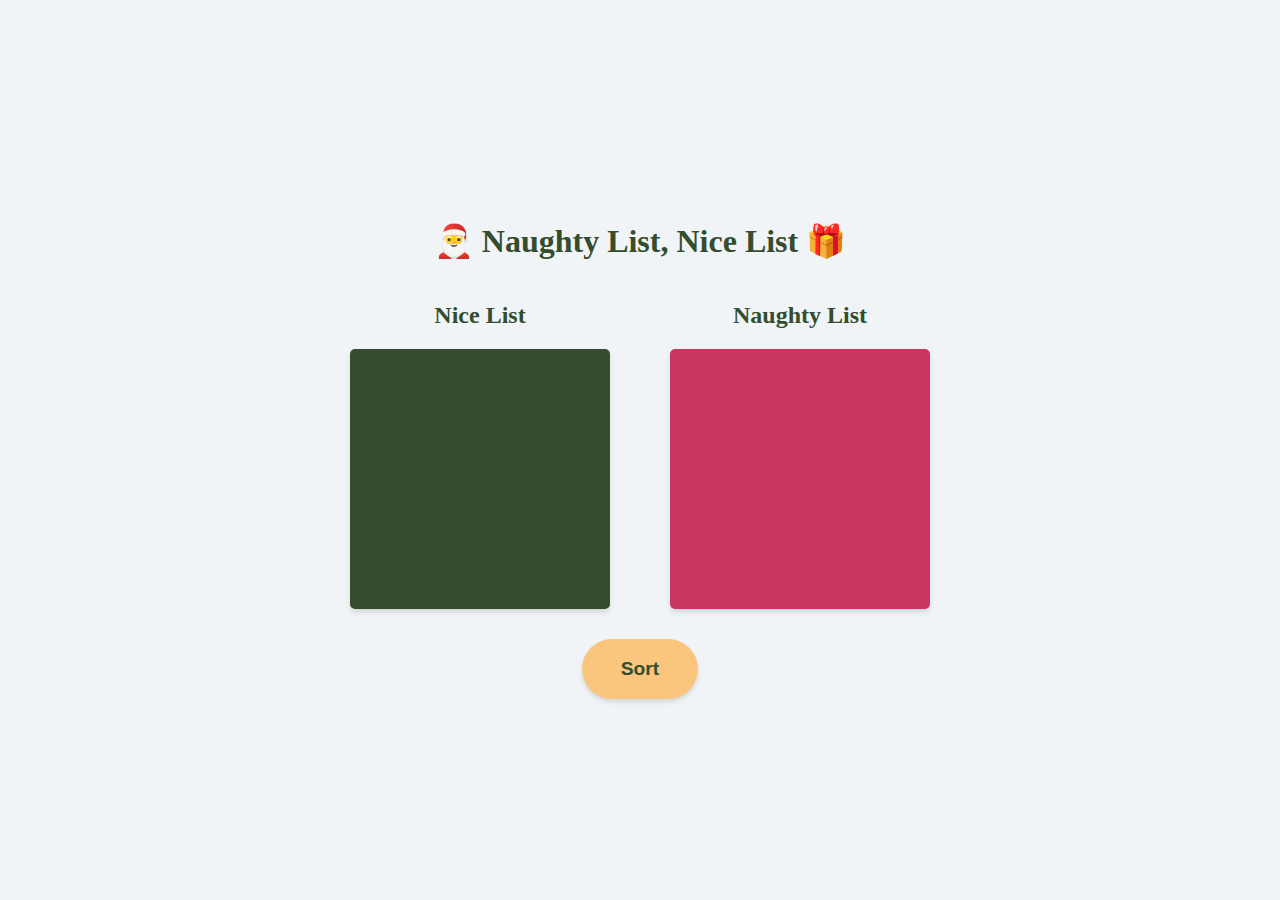
==== 16-naughty-list-nice-list/index.html @ 0d740d9f "Set up challenge 16, naughty list and nice list" ====
<html>
    <head>
        <link rel="stylesheet" href="index.css">
    </head>
    <body>
        <h1>🎅 Naughty List, Nice List 🎁</h1>
        <div class="container">
            <div>
                <h2>Nice List</h2>
                <ul class="list nice-list" id="nice-list"></ul>
            </div>
            <div>
                <h2>Naughty List</h2>
                <ul class="list naughty-list" id="naughty-list"></ul>
            </div>
        </div>
        <button id="btn" type="button">Sort</button>
        <script src="index.pack.js"></script>
    </body>
</html>
---- 16-naughty-list-nice-list/index.css ----
:root {
    --wine-red: #C7375F;
    --bright-red: #D42D2F;
    --dark-green: #344D2F;
    --light-green: #77A047;
    --gold: #FAC57D;
    --snow: #F0F4F7;
  }
  
  html, body {
      margin: 0;
      padding: 0;
  }
  
  body {
      display: flex;
      flex-direction: column;
      justify-content: center;
      align-items: center;
      height: 100vh;
      text-align: center;
      color: var(--dark-green);
      background-color: var(--snow);
  }
  
  h1 { 
      color: var(--dark-green);
  }
  
  
  .container,
  .list {
      display: flex;
      justify-content: center;
      align-items:  center;
  }
  
  .list {
      margin: 0 1em 1em;
      flex-direction: column;
      width: 200px;
      height: 200px;
      padding: 1em;
      border-radius: 5px;
      box-shadow: rgba(0, 0, 0, 0.1) 0px 4px 6px -1px, rgba(0, 0, 0, 0.06) 0px 2px 4px -1px;
      color: var(--snow);
      font-size: 30px;
      list-style-type: none;
  }
  
  .nice-list {
      background: var(--dark-green);    
  }
  
  .naughty-list {
      background: var(--wine-red);
  }
  
  button {
      padding: 1em 2em;
      border: none;
      font-size: 1.2rem;
      background-color: var(--gold);    
      color: var(--dark-green);
      font-weight: 700;
      border-radius: 999px;
      box-shadow: rgba(0, 0, 0, 0.1) 0px 4px 6px -1px, rgba(0, 0, 0, 0.06) 0px 2px 4px -1px;
  }
  
  button:hover {
      cursor: pointer;
      transform: scale(1.03)
  }
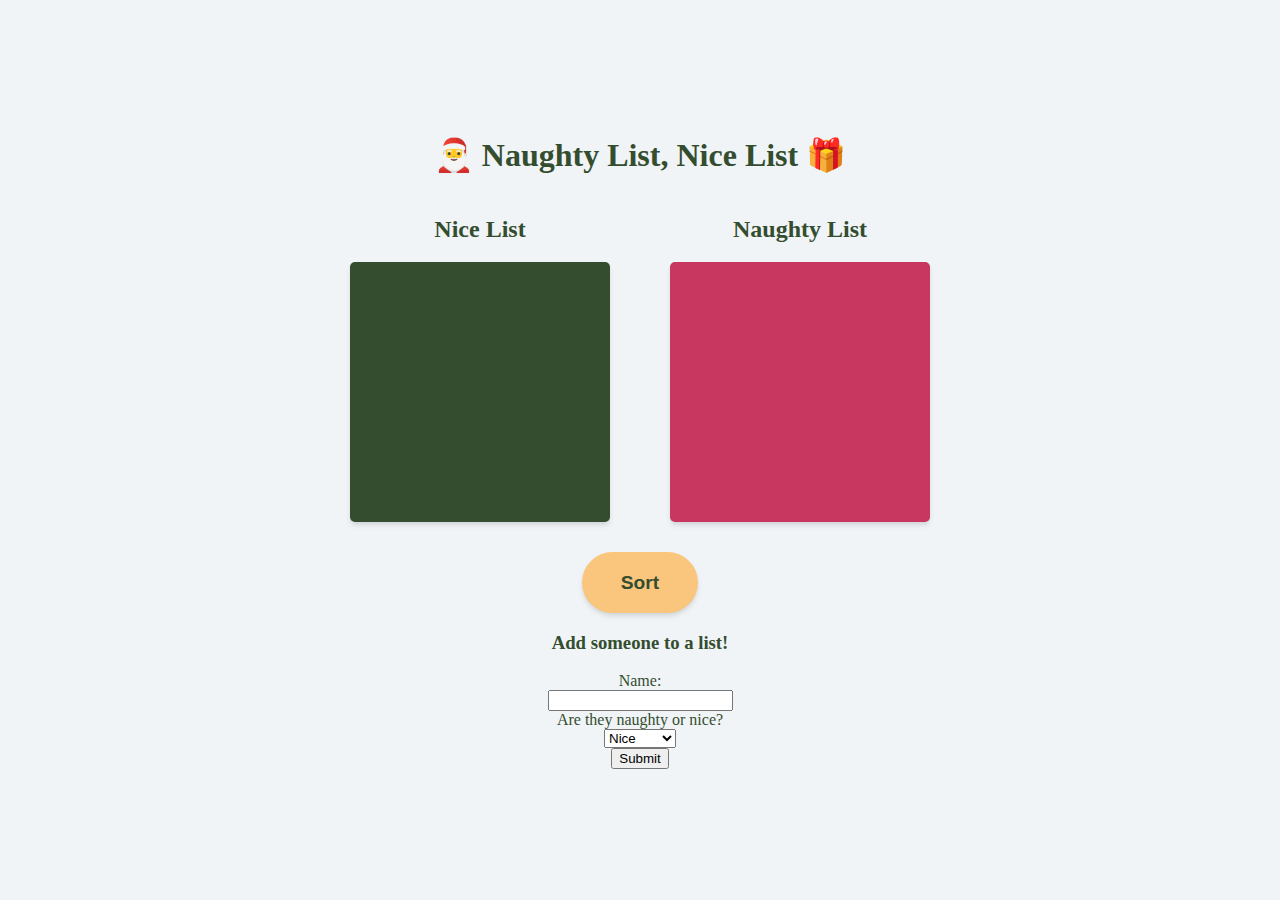
==== commit a11d8cef: "Added dummy form for HTML in 16 naught list nice list" ====
--- a/16-naughty-list-nice-list/index.html
+++ b/16-naughty-list-nice-list/index.html
@@ -1,20 +1,31 @@
 <html>
-    <head>
-        <link rel="stylesheet" href="index.css">
-    </head>
-    <body>
-        <h1>🎅 Naughty List, Nice List 🎁</h1>
-        <div class="container">
-            <div>
-                <h2>Nice List</h2>
-                <ul class="list nice-list" id="nice-list"></ul>
-            </div>
-            <div>
-                <h2>Naughty List</h2>
-                <ul class="list naughty-list" id="naughty-list"></ul>
-            </div>
-        </div>
-        <button id="btn" type="button">Sort</button>
-        <script src="index.pack.js"></script>
-    </body>
-</html>+  <head>
+    <link rel="stylesheet" href="index.css" />
+  </head>
+  <body>
+    <h1>🎅 Naughty List, Nice List 🎁</h1>
+    <div class="container">
+      <div>
+        <h2>Nice List</h2>
+        <ul class="list nice-list" id="nice-list"></ul>
+      </div>
+      <div>
+        <h2>Naughty List</h2>
+        <ul class="list naughty-list" id="naughty-list"></ul>
+      </div>
+    </div>
+    <button id="btn" type="button">Sort</button>
+    <form>
+      <h3>Add someone to a list!</h3>
+      <label for="name">Name:</label><br />
+      <input type="text" id="name" name="name" /><br />
+      <label for="list">Are they naughty or nice?</label><br />
+      <select name="lists" id="lists">
+        <option value="Nice">Nice</option>
+        <option value="Naughty">Naughty</option></select
+      ><br />
+      <input type="submit" value="Submit" />
+    </form>
+    <script src="index.pack.js"></script>
+  </body>
+</html>
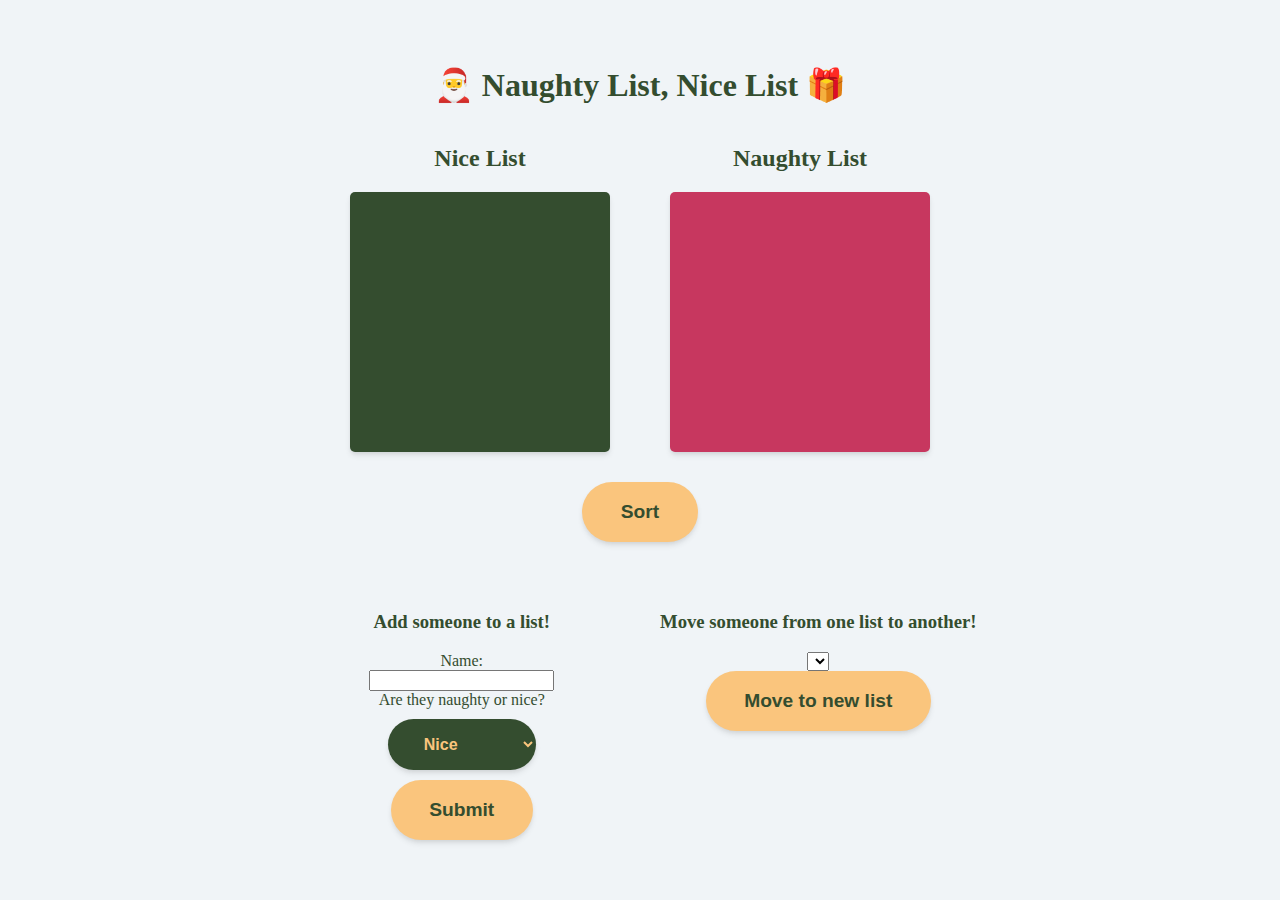
==== commit c81f20d5: "Added styling and form for moving a person to a different list in challenge 16" ====
--- a/16-naughty-list-nice-list/index.html
+++ b/16-naughty-list-nice-list/index.html
@@ -15,17 +15,25 @@
       </div>
     </div>
     <button id="btn" type="button">Sort</button>
-    <form>
-      <h3>Add someone to a list!</h3>
-      <label for="name">Name:</label><br />
-      <input type="text" id="name" name="name" /><br />
-      <label for="list">Are they naughty or nice?</label><br />
-      <select name="lists" id="lists">
-        <option value="Nice">Nice</option>
-        <option value="Naughty">Naughty</option></select
-      ><br />
-      <input type="submit" value="Submit" />
-    </form>
+    <div id="forms">
+        <form>
+          <h3>Add someone to a list!</h3>
+          <label for="name">Name:</label><br />
+          <input type="text" id="name" name="name" /><br />
+          <label for="list">Are they naughty or nice?</label><br />
+          <select name="lists" id="lists">
+            <option value="Nice">Nice</option>
+            <option value="Naughty">Naughty</option></select
+          ><br />
+          <input id="submit" type="submit" value="Submit" />
+        </form>
+        <form>
+          <h3>Move someone from one list to another!</h3>
+          <select name="name" id="name-selector">
+          </select><br />
+          <input id="submit" type="submit" value="Move to new list" />
+        </form>
+    </div>
     <script src="index.pack.js"></script>
   </body>
 </html>
--- a/16-naughty-list-nice-list/index.css
+++ b/16-naughty-list-nice-list/index.css
@@ -1,73 +1,121 @@
 :root {
-    --wine-red: #C7375F;
-    --bright-red: #D42D2F;
-    --dark-green: #344D2F;
-    --light-green: #77A047;
-    --gold: #FAC57D;
-    --snow: #F0F4F7;
-  }
-  
-  html, body {
-      margin: 0;
-      padding: 0;
-  }
-  
-  body {
-      display: flex;
-      flex-direction: column;
-      justify-content: center;
-      align-items: center;
-      height: 100vh;
-      text-align: center;
-      color: var(--dark-green);
-      background-color: var(--snow);
-  }
-  
-  h1 { 
-      color: var(--dark-green);
-  }
-  
-  
-  .container,
-  .list {
-      display: flex;
-      justify-content: center;
-      align-items:  center;
-  }
-  
-  .list {
-      margin: 0 1em 1em;
-      flex-direction: column;
-      width: 200px;
-      height: 200px;
-      padding: 1em;
-      border-radius: 5px;
-      box-shadow: rgba(0, 0, 0, 0.1) 0px 4px 6px -1px, rgba(0, 0, 0, 0.06) 0px 2px 4px -1px;
-      color: var(--snow);
-      font-size: 30px;
-      list-style-type: none;
-  }
-  
-  .nice-list {
-      background: var(--dark-green);    
-  }
-  
-  .naughty-list {
-      background: var(--wine-red);
-  }
-  
-  button {
-      padding: 1em 2em;
-      border: none;
-      font-size: 1.2rem;
-      background-color: var(--gold);    
-      color: var(--dark-green);
-      font-weight: 700;
-      border-radius: 999px;
-      box-shadow: rgba(0, 0, 0, 0.1) 0px 4px 6px -1px, rgba(0, 0, 0, 0.06) 0px 2px 4px -1px;
-  }
-  
-  button:hover {
-      cursor: pointer;
-      transform: scale(1.03)
-  }+  --wine-red: #c7375f;
+  --bright-red: #d42d2f;
+  --dark-green: #344d2f;
+  --light-green: #77a047;
+  --gold: #fac57d;
+  --snow: #f0f4f7;
+}
+
+html,
+body {
+  margin: 0;
+  padding: 0;
+}
+
+body {
+  display: flex;
+  flex-direction: column;
+  justify-content: center;
+  align-items: center;
+  height: 100vh;
+  text-align: center;
+  color: var(--dark-green);
+  background-color: var(--snow);
+}
+
+h1 {
+  color: var(--dark-green);
+}
+
+.container,
+.list {
+  display: flex;
+  justify-content: center;
+  align-items: center;
+}
+
+.list {
+  margin: 0 1em 1em;
+  flex-direction: column;
+  width: 200px;
+  height: 200px;
+  padding: 1em;
+  border-radius: 5px;
+  box-shadow: rgba(0, 0, 0, 0.1) 0px 4px 6px -1px,
+    rgba(0, 0, 0, 0.06) 0px 2px 4px -1px;
+  color: var(--snow);
+  font-size: 30px;
+  list-style-type: none;
+}
+
+.nice-list {
+  background: var(--dark-green);
+}
+
+.naughty-list {
+  background: var(--wine-red);
+}
+
+button {
+  padding: 1em 2em;
+  border: none;
+  font-size: 1.2rem;
+  background-color: var(--gold);
+  color: var(--dark-green);
+  font-weight: 700;
+  border-radius: 999px;
+  box-shadow: rgba(0, 0, 0, 0.1) 0px 4px 6px -1px,
+    rgba(0, 0, 0, 0.06) 0px 2px 4px -1px;
+}
+
+button:hover {
+  cursor: pointer;
+  transform: scale(1.03);
+}
+
+#lists {
+  padding: 1em 2em;
+  border: none;
+  font-size: 1rem;
+  background-color: var(--dark-green);
+  color: var(--gold);
+  font-weight: 700;
+  border-radius: 999px;
+  box-shadow: rgba(0, 0, 0, 0.1) 0px 4px 6px -1px,
+    rgba(0, 0, 0, 0.06) 0px 2px 4px -1px;
+  margin: 10px;
+}
+
+#lists:hover {
+  cursor: pointer;
+  transform: scale(1.03);
+}
+
+#submit {
+    padding: 1em 2em;
+    border: none;
+    font-size: 1.2rem;
+    background-color: var(--gold);    
+    color: var(--dark-green);
+    font-weight: 700;
+    border-radius: 999px;
+    box-shadow: rgba(0, 0, 0, 0.1) 0px 4px 6px -1px, rgba(0, 0, 0, 0.06) 0px 2px 4px -1px;
+}
+
+#submit:hover {
+    cursor: pointer;
+    transform: scale(1.03)
+}
+
+#forms {
+  display: grid;
+  grid-template-columns: repeat(2, minmax(250px, 1fr));
+  grid-gap: 40px;
+  margin-top: 50px;
+}
+
+.form1,
+.form2 {
+  width: 100%; /* Ensure each form takes the full width of its grid cell */
+}